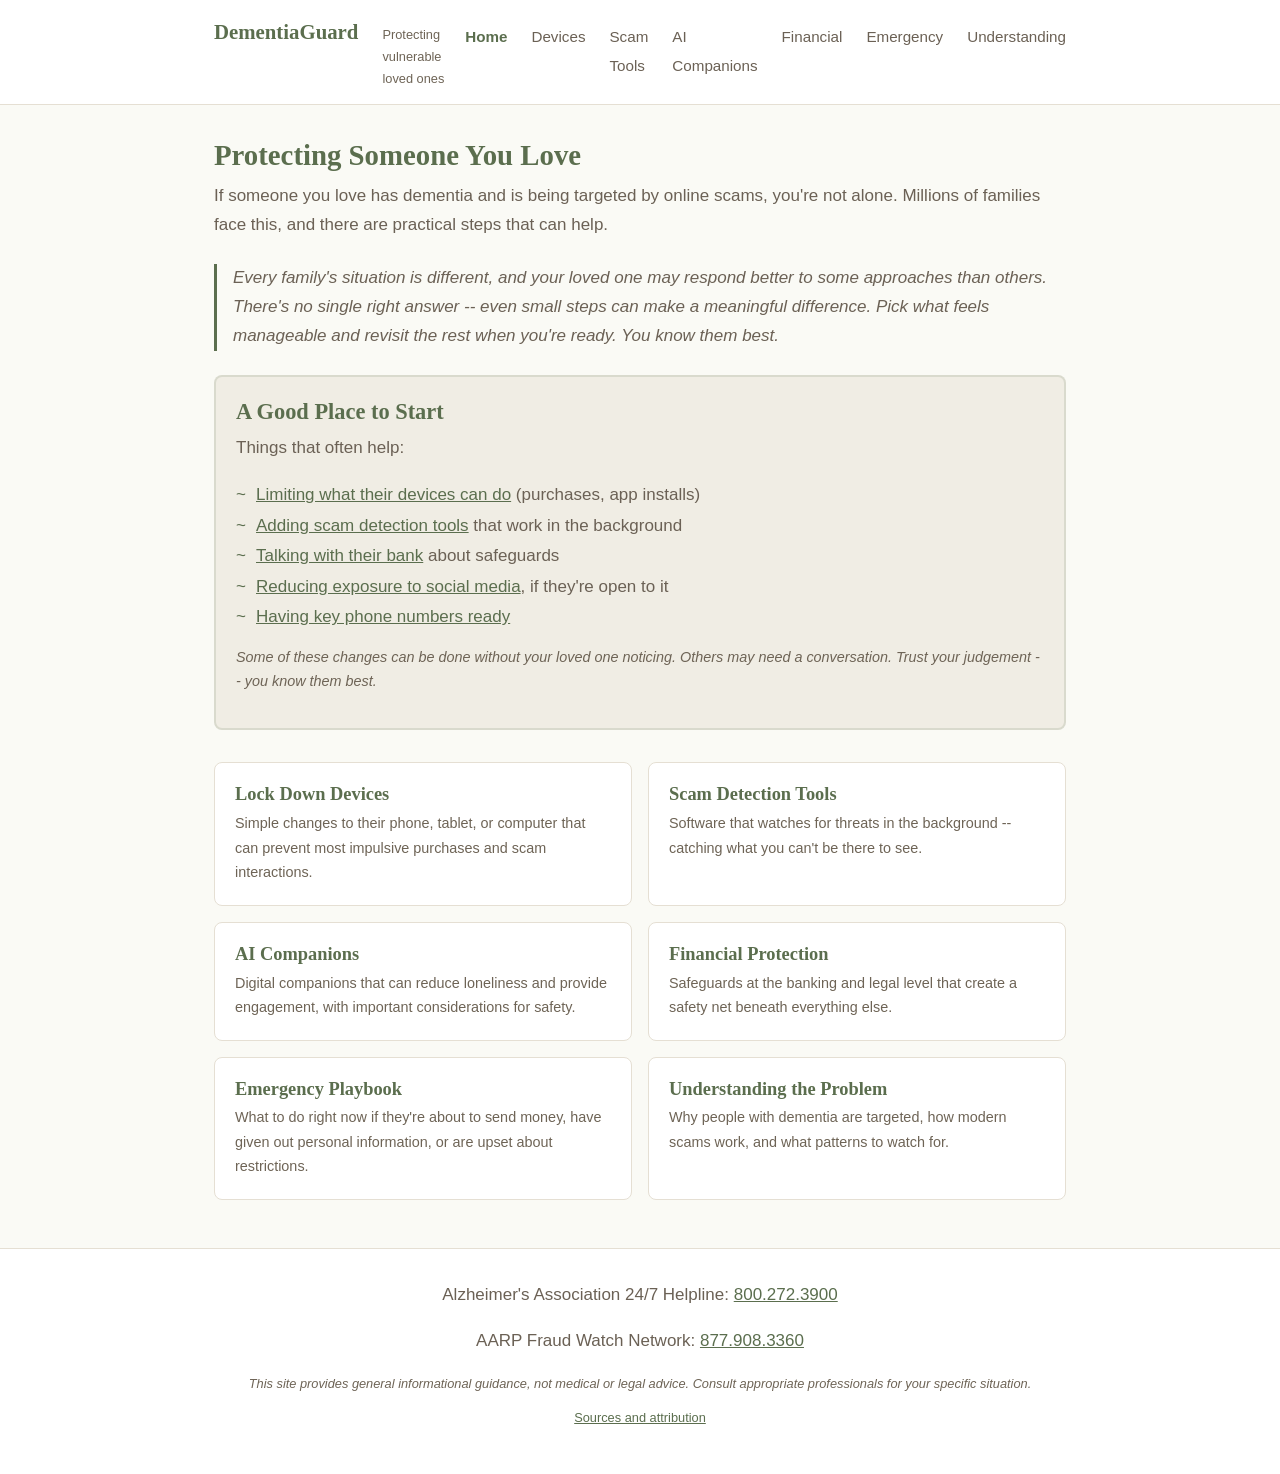
==== index.html @ 656e672b "feat: add landing page with header, footer, section cards Co-Authored-By: Claude Sonnet 4.6 <noreply" ====
<!DOCTYPE html>
<html lang="en">
<head>
  <meta charset="UTF-8">
  <meta name="viewport" content="width=device-width, initial-scale=1.0">
  <title>DementiaGuard - Protecting Vulnerable Loved Ones</title>
  <meta name="description" content="A guide for families protecting loved ones with dementia from online scams and exploitation.">
  <meta property="og:title" content="DementiaGuard">
  <meta property="og:description" content="Protecting vulnerable loved ones from online exploitation. Tools, guides, and support for families and caregivers.">
  <meta property="og:image" content="images/og-preview.png">
  <meta property="og:type" content="website">
  <link rel="icon" href="images/favicon.svg" type="image/svg+xml">
  <link rel="stylesheet" href="css/style.css">
</head>
<body>
  <a href="#main-content" class="skip-to-content">Skip to main content</a>

  <header>
    <div class="header-inner container">
      <div class="header-left">
        <a href="index.html" class="site-name">DementiaGuard</a>
        <span class="tagline">Protecting vulnerable loved ones</span>
      </div>
      <button class="hamburger" aria-expanded="false" aria-label="Menu">
        <span></span><span></span><span></span>
      </button>
      <nav aria-label="Main navigation">
        <ul>
          <li><a href="index.html" aria-current="page">Home</a></li>
          <li><a href="devices.html">Devices</a></li>
          <li><a href="scam-tools.html">Scam Tools</a></li>
          <li><a href="ai-companions.html">AI Companions</a></li>
          <li><a href="financial.html">Financial</a></li>
          <li><a href="emergency.html">Emergency</a></li>
          <li><a href="understanding.html">Understanding</a></li>
        </ul>
      </nav>
    </div>
  </header>

  <main id="main-content" class="page-content">
    <div class="container">

      <h1>Protecting Someone You Love</h1>
      <p>If someone you love has dementia and is being targeted by online scams, you're not alone. Millions of families face this, and there are practical steps that can help.</p>

      <div class="before-note">
        <p>Every family's situation is different, and your loved one may respond better to some approaches than others. There's no single right answer -- even small steps can make a meaningful difference. Pick what feels manageable and revisit the rest when you're ready. You know them best.</p>
      </div>

      <div class="highlight-card">
        <h2>A Good Place to Start</h2>
        <p>Things that often help:</p>
        <ul>
          <li><a href="devices.html">Limiting what their devices can do</a> (purchases, app installs)</li>
          <li><a href="scam-tools.html">Adding scam detection tools</a> that work in the background</li>
          <li><a href="financial.html">Talking with their bank</a> about safeguards</li>
          <li><a href="devices.html">Reducing exposure to social media</a>, if they're open to it</li>
          <li><a href="emergency.html">Having key phone numbers ready</a></li>
        </ul>
        <p class="sensitivity-note">Some of these changes can be done without your loved one noticing. Others may need a conversation. Trust your judgement -- you know them best.</p>
      </div>

      <div class="card-grid">
        <a href="devices.html" class="card">
          <h3>Lock Down Devices</h3>
          <p>Simple changes to their phone, tablet, or computer that can prevent most impulsive purchases and scam interactions.</p>
        </a>
        <a href="scam-tools.html" class="card">
          <h3>Scam Detection Tools</h3>
          <p>Software that watches for threats in the background -- catching what you can't be there to see.</p>
        </a>
        <a href="ai-companions.html" class="card">
          <h3>AI Companions</h3>
          <p>Digital companions that can reduce loneliness and provide engagement, with important considerations for safety.</p>
        </a>
        <a href="financial.html" class="card">
          <h3>Financial Protection</h3>
          <p>Safeguards at the banking and legal level that create a safety net beneath everything else.</p>
        </a>
        <a href="emergency.html" class="card">
          <h3>Emergency Playbook</h3>
          <p>What to do right now if they're about to send money, have given out personal information, or are upset about restrictions.</p>
        </a>
        <a href="understanding.html" class="card">
          <h3>Understanding the Problem</h3>
          <p>Why people with dementia are targeted, how modern scams work, and what patterns to watch for.</p>
        </a>
      </div>

    </div>
  </main>

  <footer>
    <div class="footer-inner container">
      <div class="helplines">
        <p>Alzheimer's Association 24/7 Helpline: <a href="tel:8002723900">800.272.3900</a></p>
        <p>AARP Fraud Watch Network: <a href="tel:8779083360">877.908.3360</a></p>
      </div>
      <p class="disclaimer">This site provides general informational guidance, not medical or legal advice. Consult appropriate professionals for your specific situation.</p>
      <p class="attribution"><a href="understanding.html#sources">Sources and attribution</a></p>
    </div>
  </footer>

  <script src="js/main.js"></script>
</body>
</html>
---- css/style.css ----
/* === CSS Custom Properties === */
:root {
  --sage-green: #5B6E4E;
  --sage-dark: #4A5D3F;
  --warm-cream: #FAFAF5;
  --muted-brown: #6B6155;
  --warm-tan: #6E6456;
  --light-sand: #F0EDE4;
  --soft-border: #E5DFD3;
  --white: #FFFFFF;
  --max-width: 900px;
  --radius: 8px;
}

/* === Reset & Base === */
*,
*::before,
*::after {
  box-sizing: border-box;
}

html {
  -webkit-text-size-adjust: 100%;
}

body {
  margin: 0;
  padding: 0;
  font-size: 17px;
  font-family: -apple-system, BlinkMacSystemFont, "Segoe UI", Roboto, Helvetica,
    Arial, sans-serif;
  line-height: 1.7;
  background-color: var(--warm-cream);
  color: var(--muted-brown);
}

img,
svg {
  display: block;
  max-width: 100%;
}

ul,
ol {
  padding-left: 1.25rem;
}

/* === Typography === */
h1,
h2,
h3,
h4 {
  font-family: Georgia, "Times New Roman", serif;
  color: var(--sage-green);
  line-height: 1.3;
  margin-top: 0;
}

h1 {
  font-size: 1.8rem;
  margin-bottom: 0.5rem;
}

h2 {
  font-size: 1.4rem;
  margin-bottom: 0.5rem;
}

h3 {
  font-size: 1.15rem;
  margin-bottom: 0.4rem;
}

.subtitle {
  color: var(--warm-tan);
  font-style: italic;
  font-size: 0.95rem;
  margin-top: 0;
}

p {
  color: var(--muted-brown);
  line-height: 1.7;
  margin-top: 0;
}

/* === Links === */
a {
  text-decoration: underline;
  color: var(--sage-green);
}

a:visited {
  color: var(--sage-dark);
}

a:hover {
  background-color: var(--light-sand);
  color: var(--sage-dark);
}

a:focus {
  outline: 2px solid var(--sage-green);
  outline-offset: 2px;
}

/* === Skip to Content === */
.skip-to-content {
  position: absolute;
  top: 0;
  left: 0;
  z-index: 1000;
  padding: 0.6rem 1.2rem;
  background-color: var(--sage-green);
  color: var(--white);
  text-decoration: none;
  font-weight: bold;
  /* Visually hidden by default */
  transform: translateY(-100%);
  transition: transform 0.2s ease;
}

.skip-to-content:focus {
  transform: translateY(0);
  outline: 2px solid var(--white);
  outline-offset: 2px;
}

/* === Layout === */
.container {
  max-width: var(--max-width);
  margin-left: auto;
  margin-right: auto;
  padding-left: 1.5rem;
  padding-right: 1.5rem;
}

.page-content {
  padding-top: 2rem;
  padding-bottom: 3rem;
}

/* === Header === */
header {
  background-color: var(--white);
  border-bottom: 1px solid var(--soft-border);
  position: relative;
}

.header-inner {
  display: flex;
  justify-content: space-between;
  align-items: center;
  padding-top: 0.9rem;
  padding-bottom: 0.9rem;
}

.site-name {
  font-family: Georgia, "Times New Roman", serif;
  color: var(--sage-green);
  font-size: 1.3rem;
  text-decoration: none;
  font-weight: bold;
}

.site-name:visited {
  color: var(--sage-green);
}

.site-name:hover {
  background-color: transparent;
  color: var(--sage-dark);
}

.tagline {
  color: var(--warm-tan);
  font-size: 0.8rem;
  margin-left: 0.75rem;
}

.header-left {
  display: flex;
  align-items: baseline;
  gap: 0.75rem;
}

nav ul {
  display: flex;
  gap: 1.5rem;
  list-style: none;
  margin: 0;
  padding: 0;
}

nav a {
  color: var(--muted-brown);
  text-decoration: none;
  font-size: 0.95rem;
}

nav a:visited {
  color: var(--muted-brown);
}

nav a:hover {
  color: var(--sage-green);
  background-color: transparent;
}

nav a[aria-current="page"] {
  color: var(--sage-green);
  font-weight: bold;
}

nav a:focus {
  outline: 2px solid var(--sage-green);
  outline-offset: 2px;
}

/* Hamburger button -- hidden on desktop */
.hamburger {
  display: none;
  flex-direction: column;
  gap: 5px;
  background: none;
  border: none;
  cursor: pointer;
  padding: 0.25rem;
  align-items: center;
  justify-content: center;
}

.hamburger span {
  display: block;
  width: 25px;
  height: 3px;
  background-color: var(--sage-green);
  border-radius: 2px;
}

/* === Breadcrumb === */
.breadcrumb {
  color: var(--warm-tan);
  font-size: 0.85rem;
  margin-bottom: 1.25rem;
}

.breadcrumb ol {
  display: flex;
  flex-wrap: wrap;
  gap: 0.25rem;
  list-style: none;
  padding: 0;
  margin: 0;
}

.breadcrumb li + li::before {
  content: "\203A";
  margin-right: 0.25rem;
  color: var(--warm-tan);
}

.breadcrumb a {
  color: var(--warm-tan);
  text-decoration: underline;
}

.breadcrumb a:visited {
  color: var(--warm-tan);
}

.breadcrumb a:hover {
  color: var(--sage-green);
  background-color: transparent;
}

/* === Summary Box === */
.summary-box {
  background-color: var(--light-sand);
  border-radius: var(--radius);
  padding: 1.25rem;
  margin-bottom: 2rem;
}

.summary-box h3 {
  color: var(--sage-green);
  margin-bottom: 0.5rem;
  margin-top: 0;
}

.summary-box ul {
  list-style: none;
  padding: 0;
  margin: 0;
}

.summary-box li {
  line-height: 1.8;
  padding-left: 1.5rem;
  position: relative;
}

.summary-box li::before {
  content: "~ ";
  color: var(--sage-green);
  position: absolute;
  left: 0;
}

/* === Expandable Sections === */
.expandable {
  border: 1px solid var(--soft-border);
  border-radius: var(--radius);
  margin-bottom: 0.75rem;
  overflow: hidden;
}

.expandable-trigger {
  background-color: var(--white);
  padding: 0.75rem 1rem;
  cursor: pointer;
  display: flex;
  justify-content: space-between;
  align-items: center;
  border: none;
  width: 100%;
  text-align: left;
  font-family: inherit;
  font-size: 1rem;
  color: var(--muted-brown);
  transition: background-color 0.2s ease, color 0.2s ease;
}

.expandable-trigger:focus {
  outline: 2px solid var(--sage-green);
  outline-offset: -2px;
}

.expandable-trigger h3 {
  margin: 0;
  display: inline;
  font-size: 1.05rem;
  color: inherit;
}

.expandable-trigger .meta {
  color: var(--warm-tan);
  font-size: 0.85rem;
  margin-left: 0.5rem;
  flex-shrink: 0;
}

.expandable-trigger .chevron {
  margin-left: 1rem;
  flex-shrink: 0;
  transition: transform 0.2s ease;
  font-style: normal;
}

.expandable-trigger[aria-expanded="true"] .chevron {
  transform: rotate(180deg);
}

.expandable-trigger[aria-expanded="true"] {
  background-color: var(--sage-green);
  color: var(--white);
}

.expandable-trigger[aria-expanded="true"] h3 {
  color: var(--white);
}

.expandable-trigger[aria-expanded="true"] .meta {
  color: rgba(255, 255, 255, 0.8);
}

.expandable-content {
  max-height: 0;
  overflow: hidden;
  padding: 0 1rem;
  transition: max-height 0.3s ease, padding 0.3s ease;
}

.expandable-content.open {
  max-height: 2000px;
  padding: 1rem 1rem 1.25rem;
}

.sensitivity-note {
  font-style: italic;
  color: var(--warm-tan);
  font-size: 0.9rem;
  margin-top: 0.75rem;
}

/* === Cards === */
.card-grid {
  display: grid;
  grid-template-columns: 1fr 1fr;
  gap: 1rem;
}

.card {
  border: 1px solid var(--soft-border);
  border-radius: var(--radius);
  padding: 1.25rem;
  background-color: var(--white);
  text-decoration: none;
  display: block;
  color: inherit;
  transition: border-color 0.2s ease, box-shadow 0.2s ease;
}

.card:hover {
  border-color: var(--sage-green);
  box-shadow: 0 2px 8px rgba(91, 110, 78, 0.12);
  background-color: var(--white);
}

.card:focus {
  outline: 2px solid var(--sage-green);
  outline-offset: 2px;
}

.card h3 {
  color: var(--sage-green);
  margin-bottom: 0.25rem;
  margin-top: 0;
}

.card p {
  color: var(--warm-tan);
  font-size: 0.9rem;
  margin: 0;
}

/* === Highlight Card === */
.highlight-card {
  border: 2px solid rgba(91, 110, 78, 0.15);
  background-color: var(--light-sand);
  border-radius: var(--radius);
  padding: 1.25rem;
  margin-bottom: 2rem;
}

.highlight-card h2 {
  color: var(--sage-green);
  margin-top: 0;
}

.highlight-card ul {
  list-style: none;
  padding: 0;
  margin: 0;
}

.highlight-card li {
  line-height: 1.8;
  padding-left: 1.25rem;
  position: relative;
}

.highlight-card li::before {
  content: "~ ";
  color: var(--sage-green);
  position: absolute;
  left: 0;
}

/* === Tool Comparison Table === */
.table-wrap {
  overflow-x: auto;
}

table {
  width: 100%;
  border-collapse: collapse;
}

thead {
  background-color: var(--light-sand);
}

th {
  color: var(--sage-green);
  padding: 0.75rem;
  text-align: left;
  font-family: Georgia, "Times New Roman", serif;
}

td {
  padding: 0.75rem;
  border-bottom: 1px solid var(--soft-border);
  color: var(--muted-brown);
}

.last-reviewed {
  color: var(--warm-tan);
  font-size: 0.8rem;
  font-style: italic;
}

/* === Why This Matters Section === */
.why-section {
  border-top: 1px solid var(--soft-border);
  padding-top: 1.5rem;
  margin-top: 2rem;
}

.why-section .label {
  color: var(--warm-tan);
  font-size: 0.8rem;
  text-transform: uppercase;
  letter-spacing: 0.05em;
  margin-bottom: 0.5rem;
}

.why-section p {
  color: var(--muted-brown);
  font-size: 0.95rem;
}

/* === Related Links Box === */
.related {
  background-color: var(--white);
  border: 1px solid var(--soft-border);
  border-radius: var(--radius);
  padding: 1rem;
  margin-top: 2rem;
}

.related h3 {
  color: var(--sage-green);
  font-size: 1rem;
  margin-bottom: 0.5rem;
  margin-top: 0;
}

.related ul {
  margin: 0;
  padding-left: 1.25rem;
}

.related li {
  line-height: 1.8;
}

/* === Before You Begin Note === */
.before-note {
  border-left: 3px solid var(--sage-green);
  padding-left: 1rem;
  margin: 1.5rem 0;
}

.before-note p {
  font-style: italic;
  color: var(--muted-brown);
  margin: 0;
}

/* === Emergency Playbook Scenarios === */
.scenario {
  border: 1px solid var(--soft-border);
  border-radius: var(--radius);
  margin-bottom: 0.75rem;
  overflow: hidden;
}

.scenario-trigger {
  background-color: var(--white);
  border: none;
  padding: 1rem;
  cursor: pointer;
  font-weight: bold;
  color: var(--sage-green);
  display: flex;
  align-items: center;
  width: 100%;
  text-align: left;
  font-size: 1rem;
  gap: 0.5rem;
  font-family: inherit;
  transition: background-color 0.2s ease, color 0.2s ease;
}

.scenario-trigger:focus {
  outline: 2px solid var(--sage-green);
  outline-offset: -2px;
}

.scenario-trigger.active {
  background-color: var(--sage-green);
  color: var(--white);
}

.scenario-content {
  max-height: 0;
  overflow: hidden;
  padding: 0 1.25rem;
  transition: max-height 0.3s ease, padding 0.3s ease;
}

.scenario-content.open {
  max-height: 3000px;
  padding: 1.25rem;
}

.moment-box {
  background-color: var(--light-sand);
  border-radius: var(--radius);
  padding: 1rem;
  margin-bottom: 1rem;
}

.moment-box h4 {
  color: var(--sage-green);
  margin-bottom: 0.5rem;
  margin-top: 0;
}

.reassurance {
  font-style: italic;
  color: var(--warm-tan);
  font-size: 0.9rem;
  margin-top: 1rem;
}

/* === Footer === */
footer {
  background-color: var(--white);
  border-top: 1px solid var(--soft-border);
  padding: 2rem 0;
}

.footer-inner {
  text-align: center;
}

.helplines {
  margin-bottom: 1rem;
}

.helplines a {
  color: var(--sage-green);
}

.disclaimer {
  color: var(--warm-tan);
  font-size: 0.8rem;
  font-style: italic;
}

.attribution {
  color: var(--warm-tan);
  font-size: 0.8rem;
  margin-top: 0.5rem;
}

/* === Responsive === */
@media (max-width: 768px) {
  .tagline {
    display: none;
  }

  .hamburger {
    display: flex;
  }

  nav {
    display: none;
    position: absolute;
    top: 100%;
    left: 0;
    right: 0;
    background-color: var(--white);
    box-shadow: 0 4px 12px rgba(0, 0, 0, 0.1);
    z-index: 100;
    padding: 1rem 1.5rem;
  }

  .nav-open nav {
    display: block;
  }

  nav ul {
    flex-direction: column;
    gap: 0.75rem;
  }
}

@media (max-width: 600px) {
  .container {
    padding-left: 1rem;
    padding-right: 1rem;
  }

  h1 {
    font-size: 1.5rem;
  }

  .card-grid {
    grid-template-columns: 1fr;
  }
}

/* === Reduced Motion === */
@media (prefers-reduced-motion: reduce) {
  *,
  *::before,
  *::after {
    transition-duration: 0.01ms !important;
  }
}
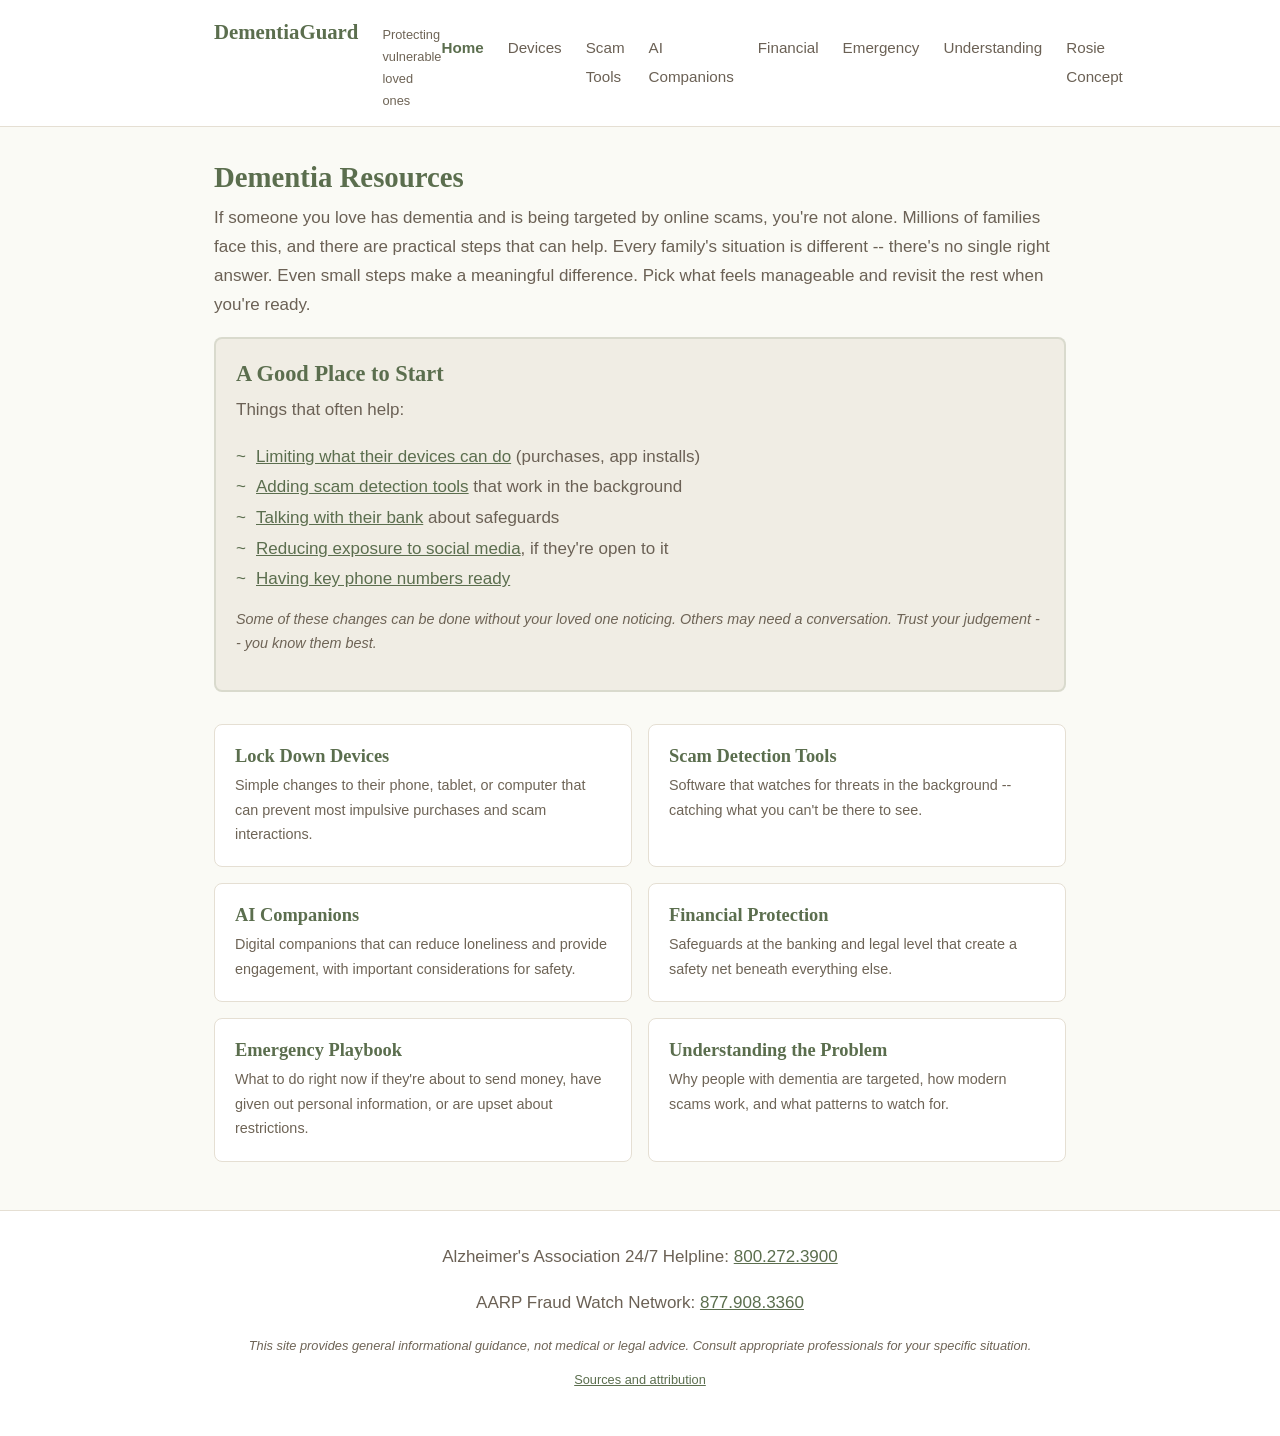
==== commit 629e7f77: "feat: add Rosie Concept to nav, clean up home page - Add "Rosie Concept" nav link to all 9 pages - C" ====
--- a/index.html
+++ b/index.html
@@ -33,6 +33,7 @@
           <li><a href="financial.html">Financial</a></li>
           <li><a href="emergency.html">Emergency</a></li>
           <li><a href="understanding.html">Understanding</a></li>
+          <li><a href="rosie-extension-concept.html">Rosie Concept</a></li>
         </ul>
       </nav>
     </div>
@@ -41,12 +42,8 @@
   <main id="main-content" class="page-content">
     <div class="container">
 
-      <h1>Protecting Someone You Love</h1>
-      <p>If someone you love has dementia and is being targeted by online scams, you're not alone. Millions of families face this, and there are practical steps that can help.</p>
-
-      <div class="before-note">
-        <p>Every family's situation is different, and your loved one may respond better to some approaches than others. There's no single right answer -- even small steps can make a meaningful difference. Pick what feels manageable and revisit the rest when you're ready. You know them best.</p>
-      </div>
+      <h1>Dementia Resources</h1>
+      <p>If someone you love has dementia and is being targeted by online scams, you're not alone. Millions of families face this, and there are practical steps that can help. Every family's situation is different -- there's no single right answer. Even small steps make a meaningful difference. Pick what feels manageable and revisit the rest when you're ready.</p>
 
       <div class="highlight-card">
         <h2>A Good Place to Start</h2>
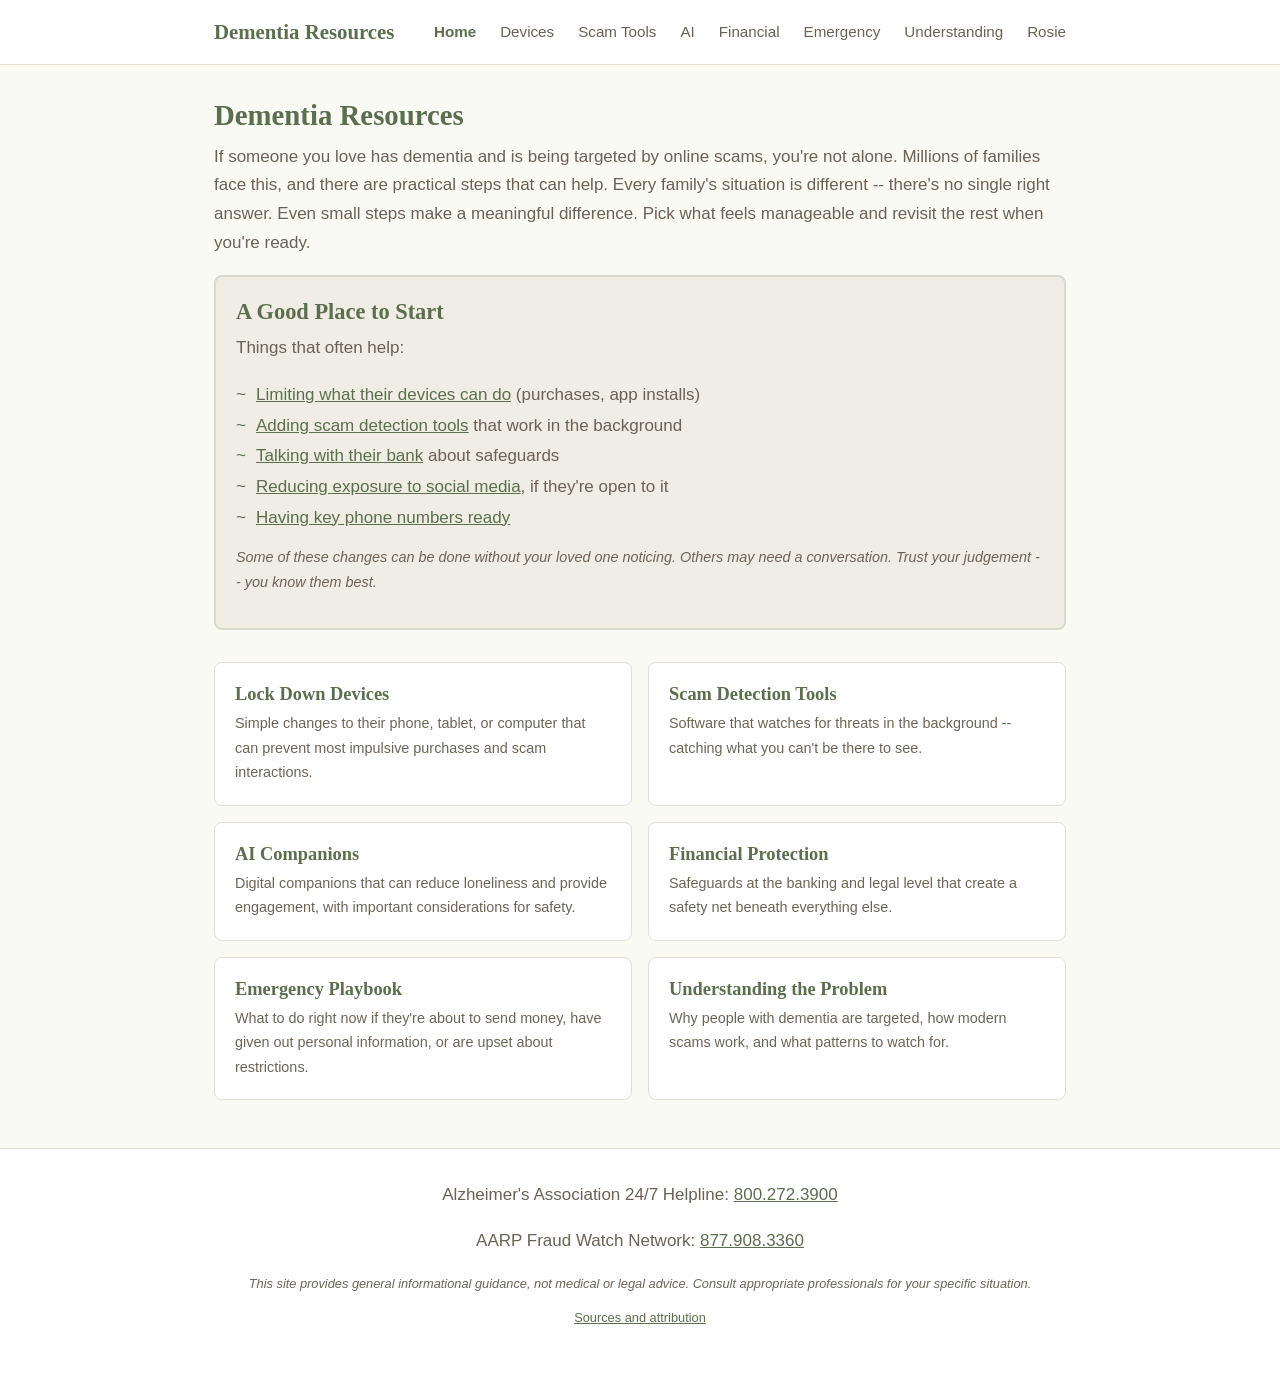
==== commit a0cd4580: "fix: rename site to Dementia Resources, fix header overflow - Change site name from DementiaGuard to" ====
--- a/index.html
+++ b/index.html
@@ -17,10 +17,7 @@
 
   <header>
     <div class="header-inner container">
-      <div class="header-left">
-        <a href="index.html" class="site-name">DementiaGuard</a>
-        <span class="tagline">Protecting vulnerable loved ones</span>
-      </div>
+        <a href="index.html" class="site-name">Dementia Resources</a>
       <button class="hamburger" aria-expanded="false" aria-label="Menu">
         <span></span><span></span><span></span>
       </button>
@@ -29,11 +26,11 @@
           <li><a href="index.html" aria-current="page">Home</a></li>
           <li><a href="devices.html">Devices</a></li>
           <li><a href="scam-tools.html">Scam Tools</a></li>
-          <li><a href="ai-companions.html">AI Companions</a></li>
+          <li><a href="ai-companions.html">AI</a></li>
           <li><a href="financial.html">Financial</a></li>
           <li><a href="emergency.html">Emergency</a></li>
           <li><a href="understanding.html">Understanding</a></li>
-          <li><a href="rosie-extension-concept.html">Rosie Concept</a></li>
+          <li><a href="rosie-extension-concept.html">Rosie</a></li>
         </ul>
       </nav>
     </div>
--- a/css/style.css
+++ b/css/style.css
@@ -172,17 +172,6 @@
   color: var(--sage-dark);
 }
 
-.tagline {
-  color: var(--warm-tan);
-  font-size: 0.8rem;
-  margin-left: 0.75rem;
-}
-
-.header-left {
-  display: flex;
-  align-items: baseline;
-  gap: 0.75rem;
-}
 
 nav ul {
   display: flex;
@@ -658,10 +647,6 @@
 
 /* === Responsive === */
 @media (max-width: 768px) {
-  .tagline {
-    display: none;
-  }
-
   .hamburger {
     display: flex;
   }
